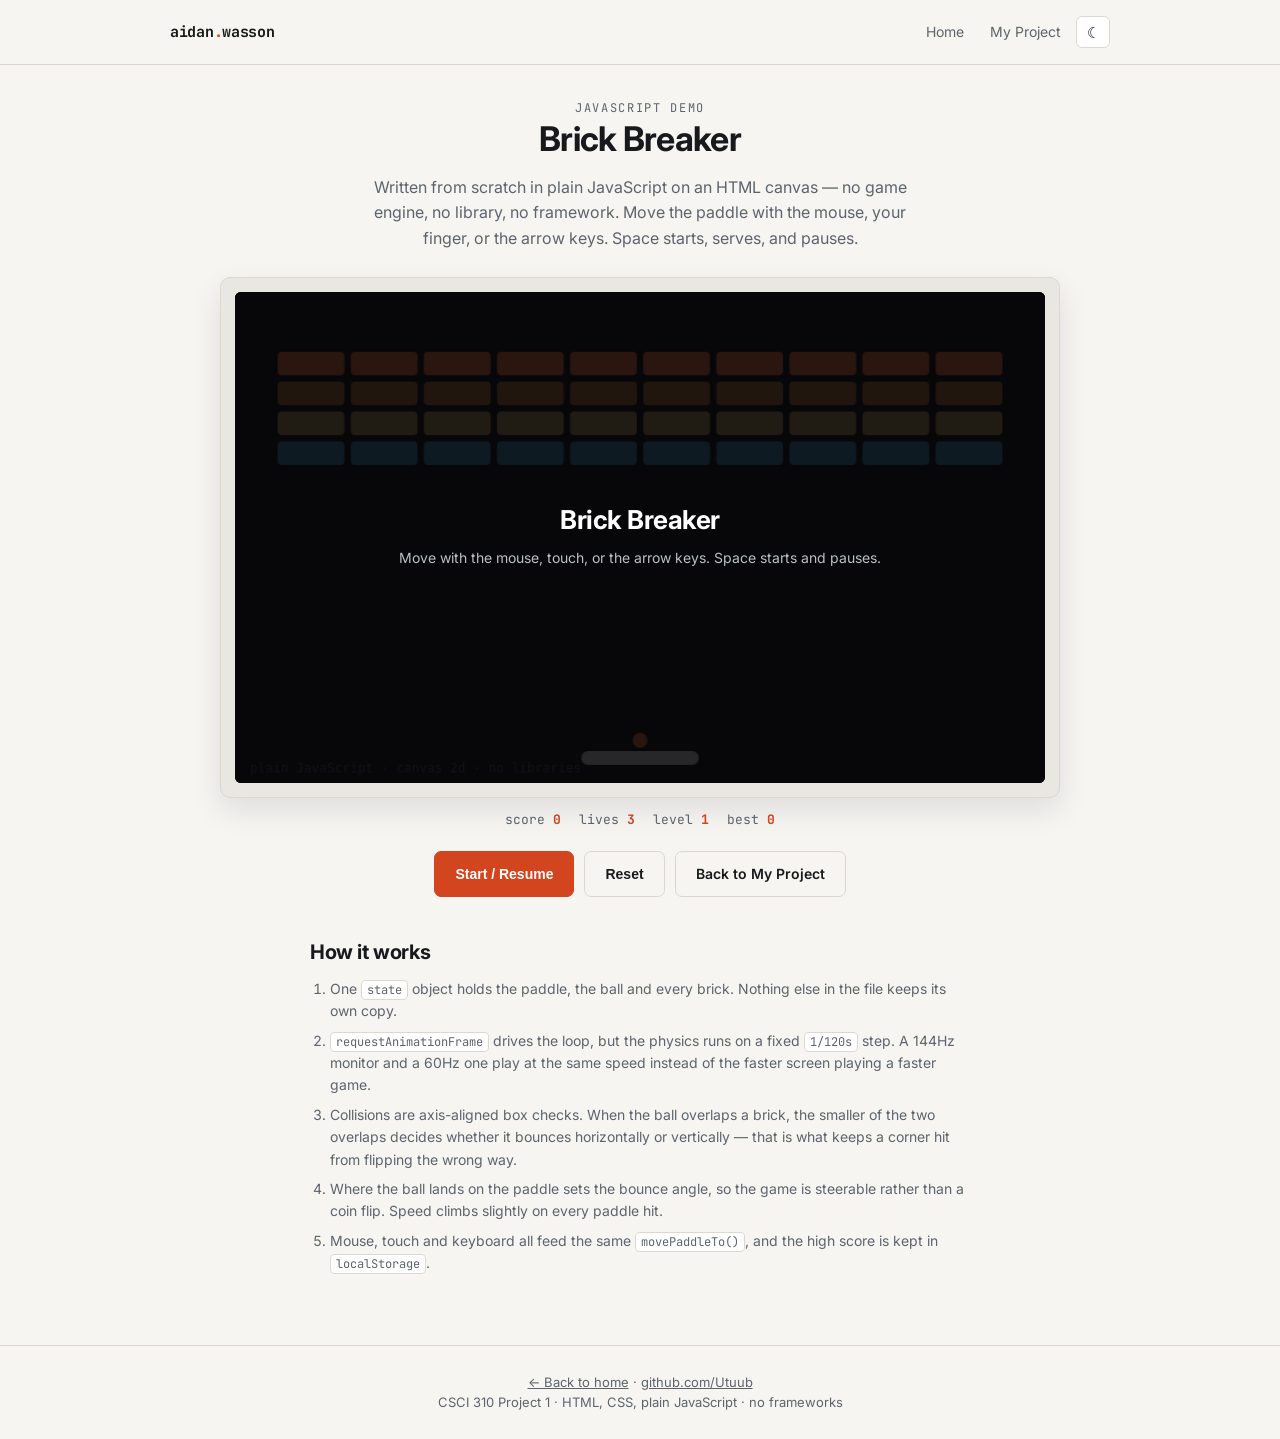
==== demo.html @ 946678ec "Initial Site" ====
<!DOCTYPE html>
<html lang="en" data-theme="dark">
<head>
<meta charset="utf-8">
<meta name="viewport" content="width=device-width, initial-scale=1">
<title>JavaScript Demo — Brick Breaker</title>
<meta name="description" content="A brick-breaker game written in plain JavaScript on an HTML canvas. No game engine, no library.">

<link rel="preconnect" href="https://fonts.googleapis.com">
<link rel="preconnect" href="https://fonts.gstatic.com" crossorigin>
<link href="https://fonts.googleapis.com/css2?family=Inter:wght@400;600;700&family=JetBrains+Mono:wght@400;700&display=swap" rel="stylesheet">

<link rel="stylesheet" href="css/base.css">
<link rel="stylesheet" href="css/demo.css">

<script src="js/theme.js"></script>
</head>
<body>

<header class="nav">
  <div class="nav-inner">
    <a class="nav-mark" href="index.html">aidan<span>.</span>wasson</a>
    <button class="nav-toggle" type="button" aria-expanded="false" aria-label="Menu">&#9776;</button>
    <nav class="nav-links">
      <a href="index.html">Home</a>
      <a href="projects.html">My Project</a>
      <button class="theme-btn" type="button" aria-label="Switch theme">&#9728;</button>
    </nav>
  </div>
</header>

<main class="demo-wrap">

  <div class="demo-head">
    <p class="eyebrow">Javascript Demo</p>
    <h1>Brick Breaker</h1>
    <p>
      Written from scratch in plain JavaScript on an HTML canvas &mdash; no game engine,
      no library, no framework. Move the paddle with the mouse, your finger, or the
      arrow keys. Space starts, serves, and pauses.
    </p>
  </div>

  <div class="stage">
    <canvas id="game" width="760" height="460" aria-label="Brick breaker game"></canvas>

    <div class="overlay" id="overlay">
      <h2 id="overlayTitle">Brick Breaker</h2>
      <p id="overlayText">Press Space to start.</p>
    </div>
  </div>

  <div class="hud">
    <span>score <b id="hudScore">0</b></span>
    <span>lives <b id="hudLives">3</b></span>
    <span>level <b id="hudLevel">1</b></span>
    <span>best <b id="hudBest">0</b></span>
  </div>

  <div class="demo-controls">
    <button class="btn" type="button" id="startBtn">Start / Resume</button>
    <button class="btn btn-ghost" type="button" id="resetBtn">Reset</button>
    <a class="btn btn-ghost" href="projects.html">Back to My Project</a>
  </div>

  <section class="demo-notes reveal">
    <h2>How it works</h2>
    <ol>
      <li>
        One <code>state</code> object holds the paddle, the ball and every brick. Nothing
        else in the file keeps its own copy.
      </li>
      <li>
        <code>requestAnimationFrame</code> drives the loop, but the physics runs on a
        fixed <code>1/120s</code> step. A 144Hz monitor and a 60Hz one play at the same
        speed instead of the faster screen playing a faster game.
      </li>
      <li>
        Collisions are axis-aligned box checks. When the ball overlaps a brick, the
        smaller of the two overlaps decides whether it bounces horizontally or vertically
        &mdash; that is what keeps a corner hit from flipping the wrong way.
      </li>
      <li>
        Where the ball lands on the paddle sets the bounce angle, so the game is steerable
        rather than a coin flip. Speed climbs slightly on every paddle hit.
      </li>
      <li>
        Mouse, touch and keyboard all feed the same <code>movePaddleTo()</code>, and the
        high score is kept in <code>localStorage</code>.
      </li>
    </ol>
  </section>

</main>

<footer class="foot">
  <a href="index.html">&larr; Back to home</a> &#183;
  <a href="https://github.com/Utuub">github.com/Utuub</a><br>
  CSCI 310 Project 1 &#183; HTML, CSS, plain JavaScript &#183; no frameworks
</footer>

<script src="js/main.js"></script>
<script src="js/demo.js"></script>
</body>
</html>
---- css/base.css ----
/* base.css — design tokens, reset, nav, footer.
   Shared by every page. Page-specific rules live in their own file. */

/* ---------- tokens ---------- */
:root {
  --bg:        #101215;
  --bg-raise:  #181b20;
  --bg-sink:   #0a0b0d;
  --line:      #262b32;
  --ink:       #e8eaed;
  --ink-soft:  #9aa2ad;
  --accent:    #ff6b35;
  --accent-2:  #4cc2ff;
  --radius:    10px;
  --shadow:    0 12px 30px rgba(0, 0, 0, .45);
  --sans: "Inter", -apple-system, BlinkMacSystemFont, "Segoe UI", Roboto, Arial, sans-serif;
  --mono: "JetBrains Mono", ui-monospace, "SF Mono", Consolas, "Courier New", monospace;
}

/* Light theme — applied by js/theme.js writing data-theme="light" on <html>. */
html[data-theme="light"] {
  --bg:        #f6f5f2;
  --bg-raise:  #ffffff;
  --bg-sink:   #e9e7e2;
  --line:      #dcd8d1;
  --ink:       #17191c;
  --ink-soft:  #5d646d;
  --accent:    #d2451e;
  --accent-2:  #0b6fa4;
  --shadow:    0 12px 30px rgba(20, 22, 26, .10);
}

/* ---------- reset ---------- */
* { box-sizing: border-box; }

html { scroll-behavior: smooth; }

body {
  margin: 0;
  background: var(--bg);
  color: var(--ink);
  font-family: var(--sans);
  font-size: 16px;
  line-height: 1.6;
  -webkit-font-smoothing: antialiased;
  transition: background .25s ease, color .25s ease;
}

img { max-width: 100%; display: block; }

a { color: var(--accent); }

h1, h2, h3 { line-height: 1.15; margin: 0 0 .5em; font-weight: 700; letter-spacing: -.02em; }

/* ---------- top navigation ---------- */
.nav {
  position: sticky;
  top: 0;
  z-index: 40;
  background: color-mix(in srgb, var(--bg) 88%, transparent);
  backdrop-filter: blur(10px);
  border-bottom: 1px solid var(--line);
}

.nav-inner {
  max-width: 980px;
  margin: 0 auto;
  padding: 14px 20px;
  display: flex;
  align-items: center;
  gap: 18px;
}

.nav-mark {
  font-family: var(--mono);
  font-weight: 700;
  font-size: 15px;
  letter-spacing: -.02em;
  color: var(--ink);
  text-decoration: none;
  white-space: nowrap;
}
.nav-mark span { color: var(--accent); }

.nav-links {
  display: flex;
  gap: 4px;
  margin-left: auto;
  align-items: center;
}

.nav-links a {
  color: var(--ink-soft);
  text-decoration: none;
  font-size: 14px;
  padding: 7px 11px;
  border-radius: 6px;
  transition: color .15s ease, background .15s ease;
}
.nav-links a:hover { color: var(--ink); background: var(--bg-raise); }
/* set by the scroll-spy in js/main.js */
.nav-links a.current { color: var(--accent); }

/* theme toggle button — js/theme.js */
.theme-btn {
  background: var(--bg-raise);
  border: 1px solid var(--line);
  color: var(--ink);
  border-radius: 6px;
  width: 34px;
  height: 32px;
  cursor: pointer;
  font-size: 15px;
  line-height: 1;
  display: grid;
  place-items: center;
  transition: border-color .15s ease, transform .15s ease;
}
.theme-btn:hover { border-color: var(--accent); transform: translateY(-1px); }

/* hamburger — hidden until the layout goes narrow */
.nav-toggle {
  display: none;
  background: var(--bg-raise);
  border: 1px solid var(--line);
  color: var(--ink);
  border-radius: 6px;
  width: 34px;
  height: 32px;
  cursor: pointer;
  font-size: 15px;
  line-height: 1;
}

/* ---------- shared bits ---------- */
.btn {
  display: inline-block;
  padding: 11px 20px;
  border-radius: 7px;
  text-decoration: none;
  font-size: 14px;
  font-weight: 600;
  border: 1px solid var(--accent);
  background: var(--accent);
  color: #fff;
  transition: transform .15s ease, box-shadow .15s ease;
}
.btn:hover { transform: translateY(-2px); box-shadow: 0 8px 18px rgba(0,0,0,.3); }

.btn-ghost {
  background: transparent;
  color: var(--ink);
  border-color: var(--line);
}
.btn-ghost:hover { border-color: var(--accent); }

.eyebrow {
  font-family: var(--mono);
  font-size: 12px;
  letter-spacing: .14em;
  text-transform: uppercase;
  color: var(--accent);
  margin: 0 0 10px;
}

.foot {
  border-top: 1px solid var(--line);
  margin-top: 70px;
  padding: 26px 20px;
  text-align: center;
  color: var(--ink-soft);
  font-size: 13px;
}
.foot a { color: var(--ink-soft); }

/* ---------- scroll reveal (js/main.js IntersectionObserver) ---------- */
.reveal {
  opacity: 0;
  transform: translateY(18px);
  transition: opacity .55s ease, transform .55s ease;
}
.reveal.shown { opacity: 1; transform: none; }

@media (prefers-reduced-motion: reduce) {
  .reveal { opacity: 1; transform: none; transition: none; }
  html { scroll-behavior: auto; }
}

/* ---------- narrow layout ---------- */
@media (max-width: 719px) {
  .nav-toggle { display: block; margin-left: auto; }

  .nav-links {
    display: none;
    position: absolute;
    top: 100%;
    left: 0;
    right: 0;
    flex-direction: column;
    align-items: stretch;
    gap: 0;
    margin: 0;
    padding: 8px;
    background: var(--bg-raise);
    border-bottom: 1px solid var(--line);
  }
  .nav-links.open { display: flex; }
  .nav-links a { padding: 11px 12px; }
  .nav-links .theme-btn { width: 100%; height: 38px; margin-top: 6px; }
}
---- css/demo.css ----
/* demo.css — the JavaScript demo page (demo.html).
   A canvas brick-breaker written in plain JavaScript, no library. */

.demo-wrap {
  max-width: 880px;
  margin: 0 auto;
  padding: 34px 20px 0;
}

.demo-head { text-align: center; margin-bottom: 26px; }
.demo-head h1 { font-size: 34px; }
.demo-head p { color: var(--ink-soft); max-width: 58ch; margin: 0 auto; }

.stage {
  position: relative;
  background: var(--bg-sink);
  border: 1px solid var(--line);
  border-radius: var(--radius);
  padding: 14px;
  box-shadow: var(--shadow);
}

#game {
  display: block;
  width: 100%;
  height: auto;
  background: #07080a;
  border-radius: 6px;
  touch-action: none;
  cursor: crosshair;
}

.hud {
  display: flex;
  gap: 18px;
  justify-content: center;
  flex-wrap: wrap;
  padding: 12px 0 2px;
  font-family: var(--mono);
  font-size: 13px;
  color: var(--ink-soft);
}
.hud b { color: var(--accent); font-weight: 700; }

.overlay {
  position: absolute;
  inset: 14px;
  display: grid;
  place-content: center;
  text-align: center;
  gap: 12px;
  background: rgba(7, 8, 10, .86);
  border-radius: 6px;
  color: #fff;
}
.overlay[hidden] { display: none; }
.overlay h2 { font-size: 26px; margin: 0; }
.overlay p { color: #b9c0c9; margin: 0; font-size: 14px; }

.demo-controls {
  display: flex;
  gap: 10px;
  justify-content: center;
  margin-top: 18px;
  flex-wrap: wrap;
}

.demo-notes {
  margin: 44px auto 0;
  max-width: 660px;
}
.demo-notes h2 { font-size: 20px; }
.demo-notes ol { color: var(--ink-soft); font-size: 14px; padding-left: 20px; }
.demo-notes li { margin-bottom: 7px; }
.demo-notes code {
  font-family: var(--mono);
  font-size: 12px;
  background: var(--bg-raise);
  border: 1px solid var(--line);
  border-radius: 4px;
  padding: 1px 5px;
}

@media (max-width: 719px) {
  .demo-wrap { padding-top: 22px; }
  .demo-head h1 { font-size: 24px; }
  .stage { padding: 8px; }
  .overlay { inset: 8px; }
}
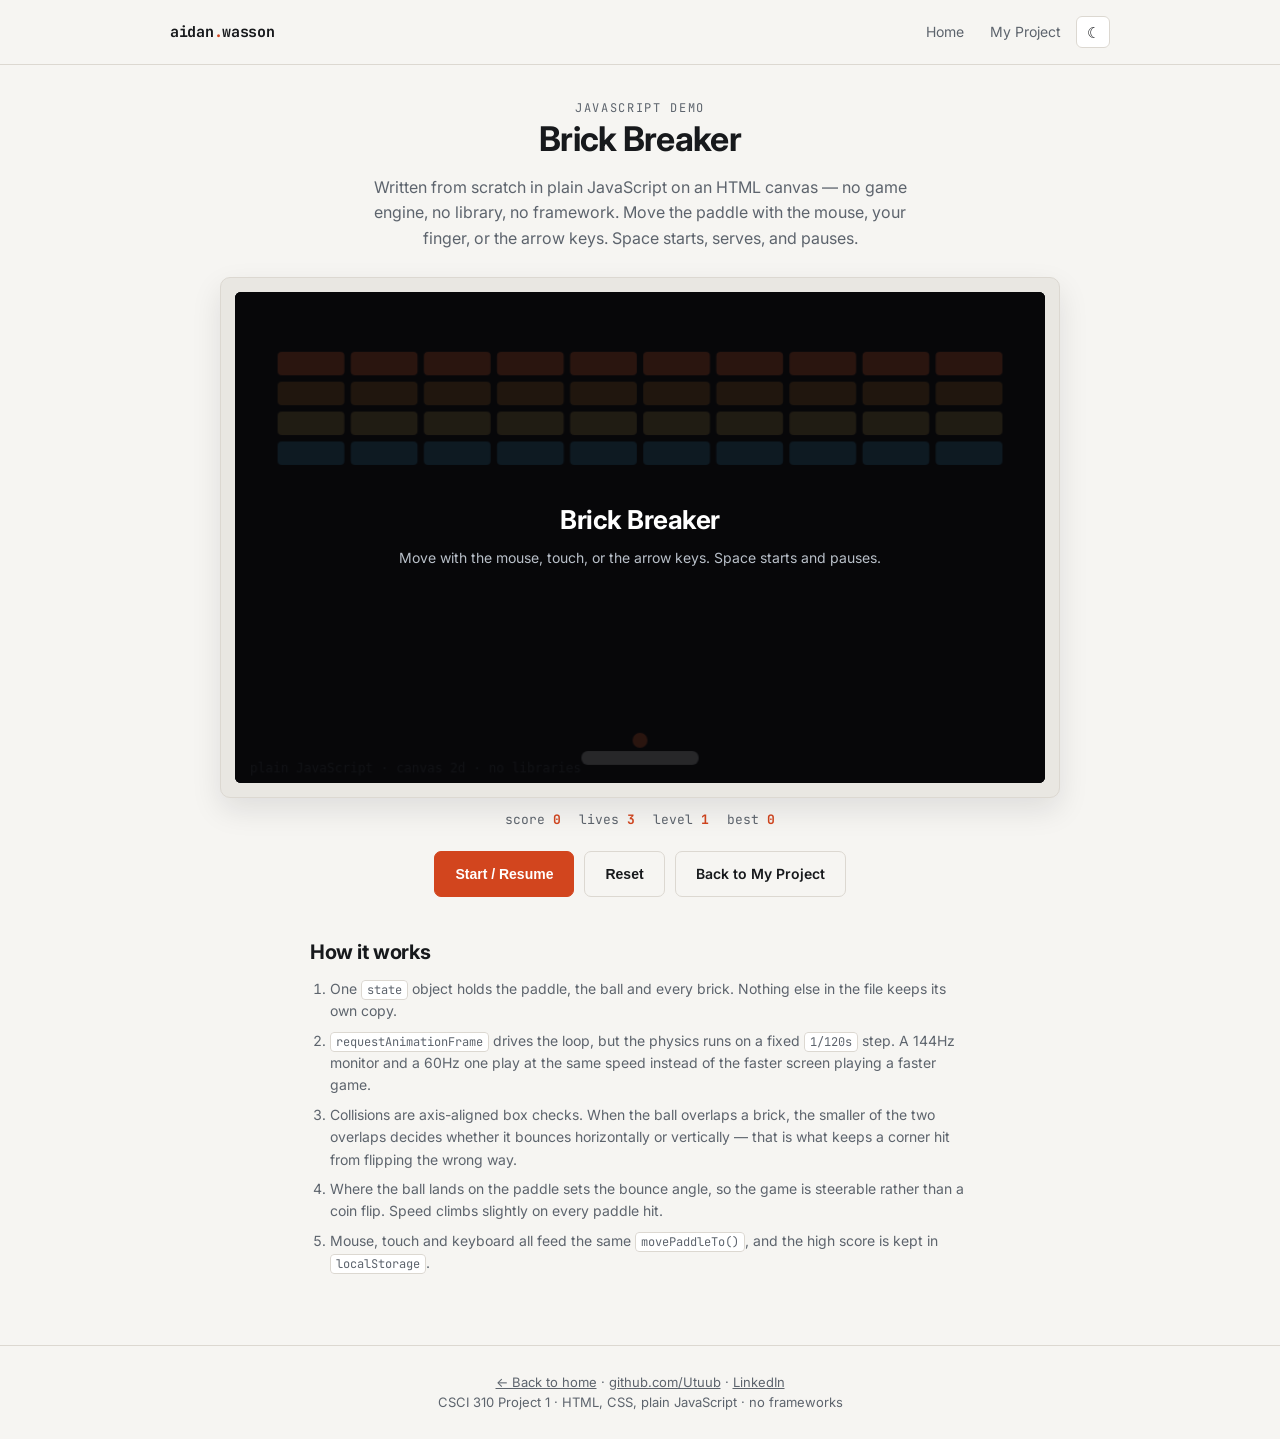
==== commit 9a7656d1: "Add links, dates, Dean's List and LinkedIn footer to portfolio Co-Authored-By: Claude Opus 5.5 <nore" ====
--- a/demo.html
+++ b/demo.html
@@ -95,7 +95,8 @@
 
 <footer class="foot">
   <a href="index.html">&larr; Back to home</a> &#183;
-  <a href="https://github.com/Utuub">github.com/Utuub</a><br>
+  <a href="https://github.com/Utuub">github.com/Utuub</a> &#183;
+  <a href="https://linkedin.com/in/aidan-wasson-02a446388">LinkedIn</a><br>
   CSCI 310 Project 1 &#183; HTML, CSS, plain JavaScript &#183; no frameworks
 </footer>
 
